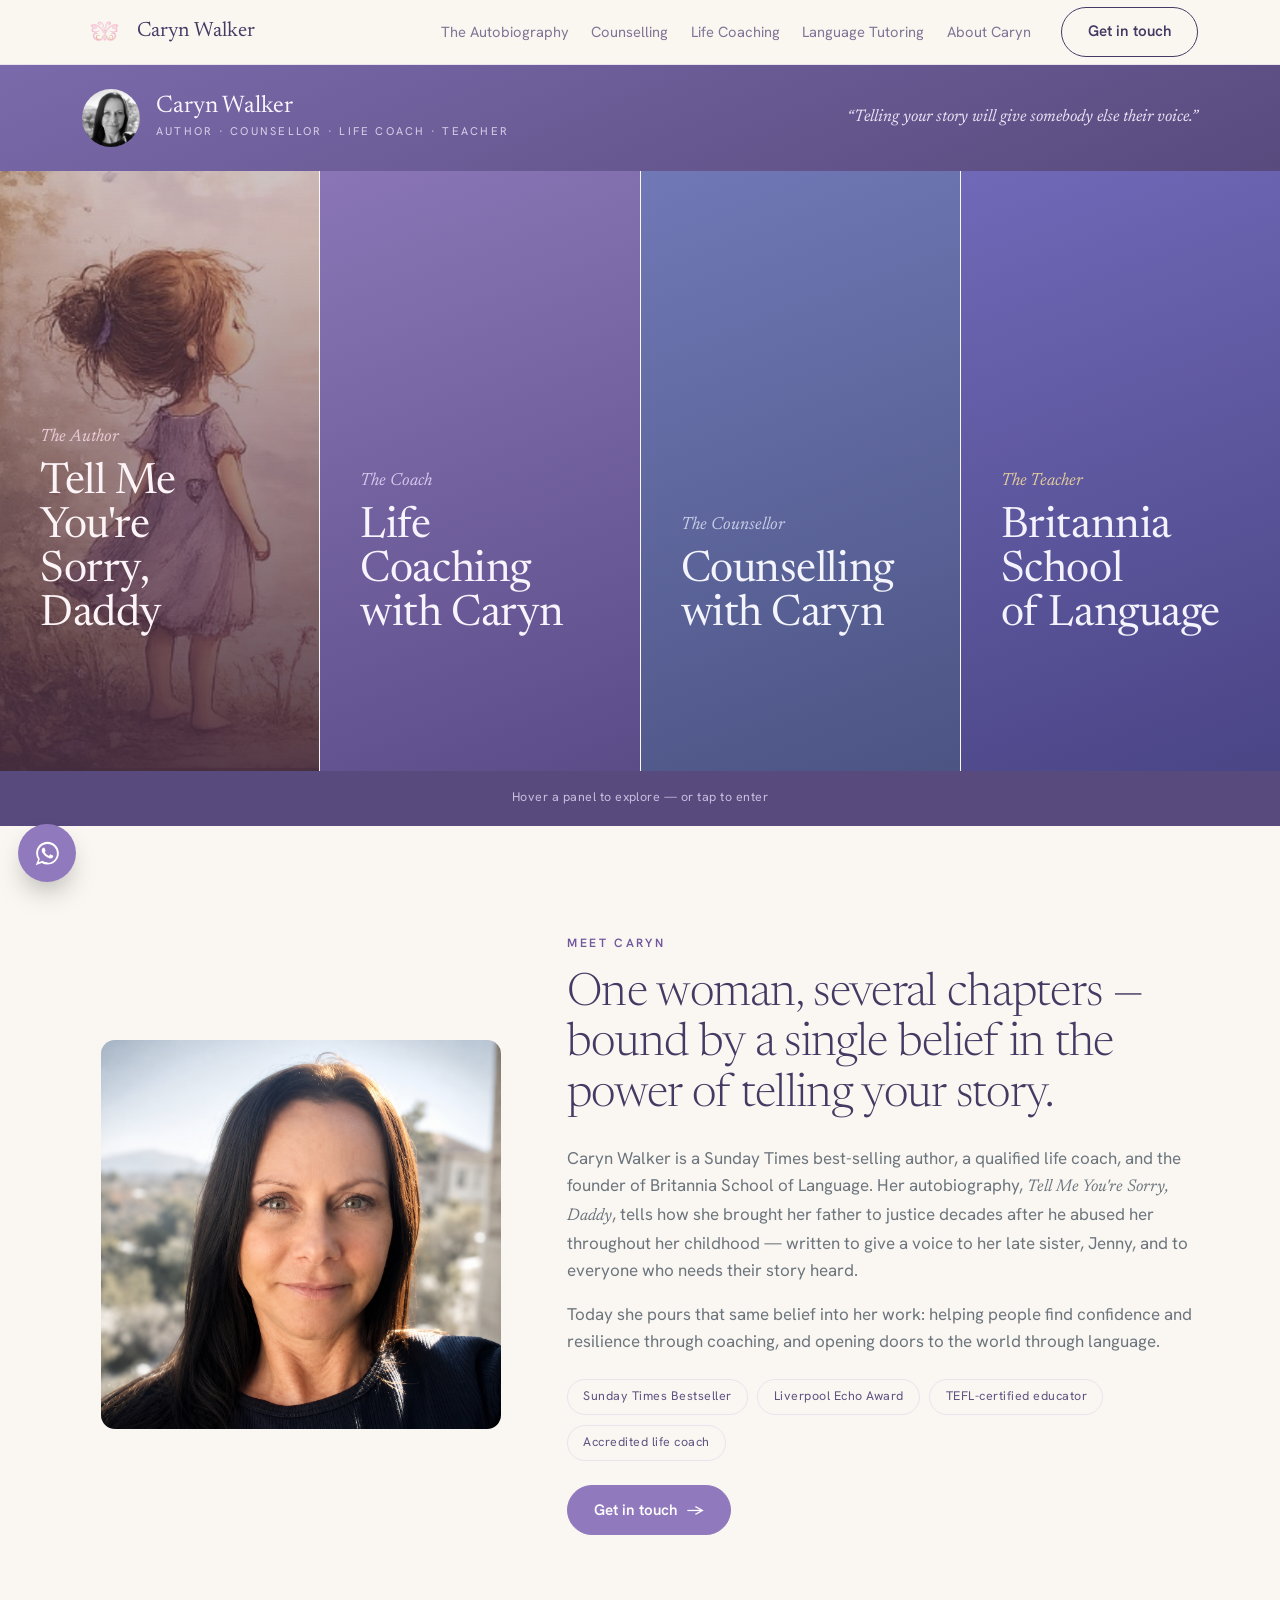
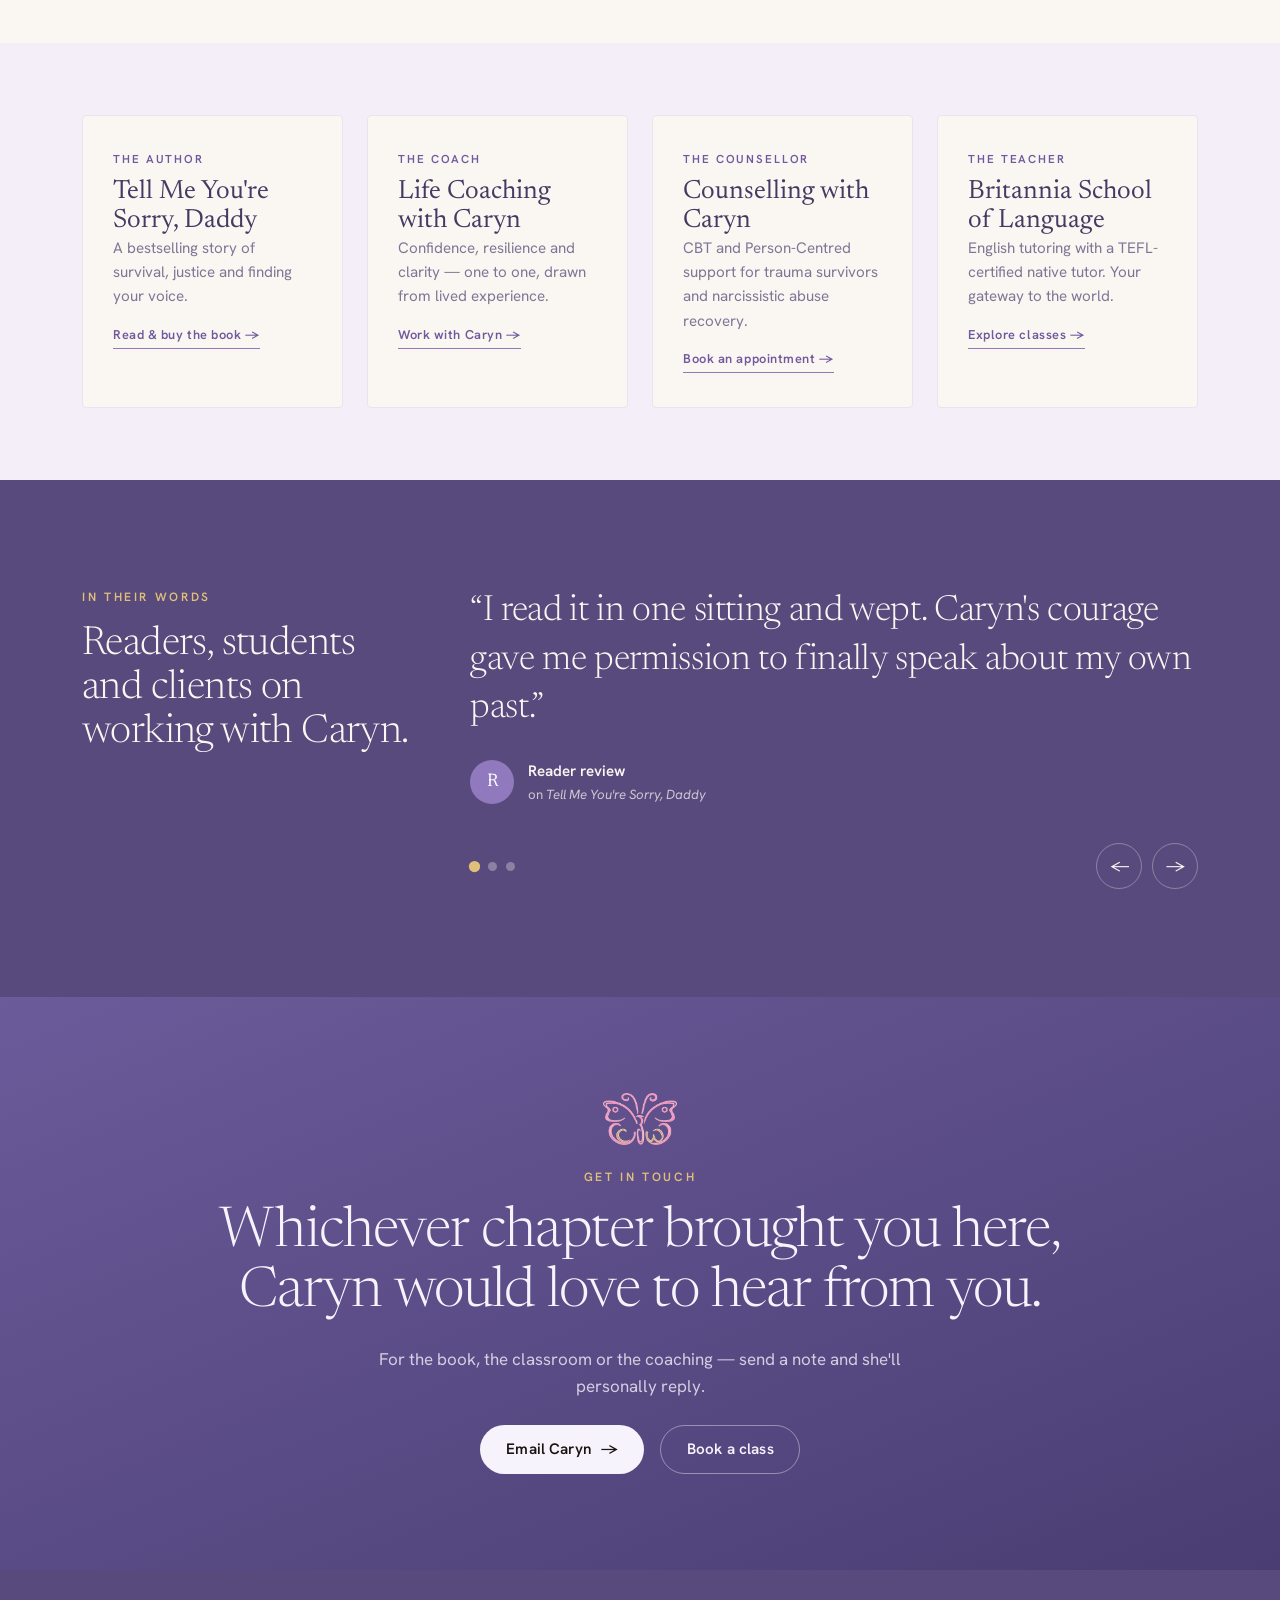
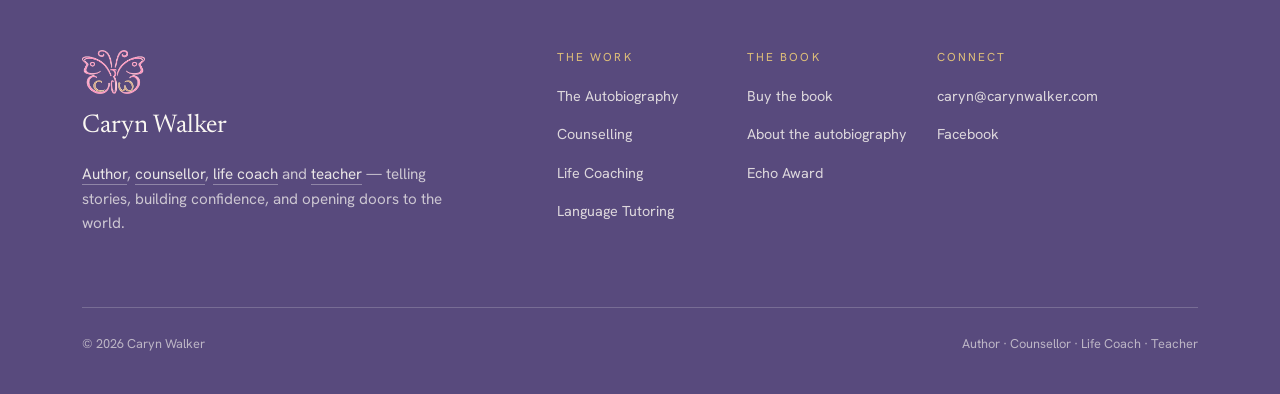
==== index.html @ 1a4ac8ff "finished site" ====
<!DOCTYPE html>
<html lang="en">
<head>
<meta charset="utf-8">
<meta name="viewport" content="width=device-width, initial-scale=1.0">
<title>Caryn Walker — Author · Counsellor · Life Coach · Teacher</title>
<meta name="description" content="Caryn Walker — Sunday Times best-selling author of 'Tell Me You're Sorry, Daddy', qualified life coach, and founder of Britannia School of Language.">
<link rel="preconnect" href="https://fonts.googleapis.com">
<link rel="preconnect" href="https://fonts.gstatic.com" crossorigin>
<link href="https://fonts.googleapis.com/css2?family=Newsreader:ital,opsz,wght@0,6..72,300;0,6..72,400;0,6..72,500;1,6..72,300;1,6..72,400&family=Hanken+Grotesk:wght@300;400;500;600;700&display=swap" rel="stylesheet">
<link href="https://cdn.jsdelivr.net/npm/bootstrap@5.3.3/dist/css/bootstrap.min.css" rel="stylesheet">
<link href="css/style.css" rel="stylesheet">
<style>
  /* ---- triptych (landing only) ---- */
  .tri-band{ background:linear-gradient(158deg,#7b6aab,#584a7d); color:#f9f6fd; }
  .tri-band .pp{ width:58px; height:58px; border-radius:50%; object-fit:cover; object-position:center top; filter:grayscale(1); }
  .tri-band .nm{ font-family:var(--serif); font-size:1.5rem; line-height:1; }
  .tri-band .sb{ font-size:.7rem; letter-spacing:.2em; text-transform:uppercase; color:#d8cfe9; margin-top:.3rem; }
  .tri-band .tag{ font-family:var(--serif); font-style:italic; font-size:1.05rem; color:#eae3f5; }

  .tri{ display:flex; min-height:600px; }
  .tri-panel{ position:relative; flex:1; overflow:hidden; cursor:pointer; display:flex; flex-direction:column;
    justify-content:flex-end; padding:3rem 2.5rem; border-left:1px solid rgba(255,255,255,.1);
    color:#fff; transition:flex .55s cubic-bezier(.4,0,.1,1); }
  .tri-panel:first-child{ border-left:0; }
  .tri:hover .tri-panel{ flex:.72; }
  .tri .tri-panel:hover{ flex:1.9; }
  .tri-panel .bg{ position:absolute; inset:0; z-index:0; transition:transform .8s ease; }
  .tri-panel:hover .bg{ transform:scale(1.04); }
  .tri-panel > *{ position:relative; z-index:1; }
  .tri-panel .pn{ font-family:var(--serif); font-style:italic; font-size:1.1rem; opacity:.9; }
  .tri-panel h3{ font-family:var(--serif); font-weight:400; font-size:2.7rem; line-height:1.02; margin-top:.6rem; letter-spacing:-.01em; }
  .tri-panel p{ font-size:.95rem; line-height:1.55; max-width:30em; margin-top:1.1rem; opacity:0; max-height:0; transition:opacity .45s,max-height .45s; }
  .tri .tri-panel:hover p{ opacity:.92; max-height:140px; }
  .tri-panel .go{ margin-top:1.5rem; font-size:.78rem; letter-spacing:.16em; text-transform:uppercase;
    display:inline-flex; gap:.6rem; align-items:center; opacity:0; transition:opacity .4s .1s; font-weight:600; }
  .tri .tri-panel:hover .go{ opacity:1; }
  .p-author .bg{ background:linear-gradient(160deg,#a4738d,#6f4d67); } .p-author{ color:#fdf4f8; } .p-author .pn{ color:#f5d3df; }
  .p-author .bg{ background-image:linear-gradient(to top, rgba(70,45,64,.92) 0%, rgba(90,60,82,.62) 45%, rgba(120,90,110,.3) 100%), url("images/author-panel-bg.jpeg"); background-size:cover; background-position:center 22%; }
  .p-school .bg{ background:linear-gradient(160deg,#7069b8,#4a4585); } .p-school{ color:#f4f2fd; } .p-school .pn{ color:#f0d89b; }
  .p-coach  .bg{ background:linear-gradient(160deg,#8a76b6,#5b4c88); } .p-coach{ color:#f8f4fd; } .p-coach .pn{ color:#e2d2f3; }
  .p-counsel .bg{ background:linear-gradient(160deg,#7079b6,#4c5484); } .p-counsel{ color:#f3f4fc; } .p-counsel .pn{ color:#d3d9f0; }
  .tri-hint{ text-align:center; font-size:.78rem; letter-spacing:.04em; color:#c9bfe0; padding:1.1rem 0; background:#584a7d; }

  /* mobile: stacked, always-open blocks */
  @media (max-width:991.98px){
    .tri{ flex-direction:column; min-height:0; }
    .tri-panel{ flex:none !important; border-left:0; border-top:1px solid rgba(255,255,255,.1); padding:2.2rem 1.6rem; }
    .tri-panel:first-child{ border-top:0; }
    .tri-panel h3{ font-size:2rem; }
    .tri-panel p{ opacity:.9 !important; max-height:none !important; margin-top:.8rem; }
    .tri-panel .go{ opacity:1 !important; margin-top:1.1rem; }
    .tri-hint{ display:none; }
    .tri-band .tag{ display:none; }
  }
  .cred{ display:flex; flex-wrap:wrap; gap:.6rem; }
  .cred span{ font-size:.78rem; letter-spacing:.04em; border:1px solid var(--line); border-radius:100px; padding:.45rem .95rem; color:var(--ink-2); }
</style>
</head>
<body data-world="hub">

<!-- ============ NAV ============ -->
<nav class="navbar navbar-expand-lg sticky-top">
  <div class="container">
    <a class="navbar-brand" href="/">
      <img class="brand-mark" src="images/logo-dark.png" alt="">
      <span class="name">Caryn Walker</span>
    </a>
    <button class="navbar-toggler" type="button" data-bs-toggle="collapse" data-bs-target="#nav">
      <span class="navbar-toggler-icon"></span>
    </button>
    <div class="collapse navbar-collapse justify-content-end" id="nav">
      <ul class="navbar-nav">
        <li class="nav-item"><a class="nav-link" href="author.html">The Autobiography</a></li>
        <li class="nav-item"><a class="nav-link" href="counselling.html">Counselling</a></li>
        <li class="nav-item"><a class="nav-link" href="coaching.html">Life Coaching</a></li>
        <li class="nav-item"><a class="nav-link" href="tutoring.html">Language Tutoring</a></li>
        <li class="nav-item"><a class="nav-link" href="#about">About Caryn</a></li>
        <li class="nav-item nav-cta-wrap ms-lg-3"><a class="btn btn-outline-dark btn-sm" href="#contact">Get in touch</a></li>
      </ul>
    </div>
  </div>
</nav>

<!-- ============ TRIPTYCH HERO ============ -->
<header>
  <div class="tri-band">
    <div class="container py-4">
      <div class="d-flex flex-wrap align-items-center justify-content-between gap-3">
        <div class="d-flex align-items-center gap-3">
          <img class="pp" src="images/caryn-portrait.png" alt="Caryn Walker">
          <div>
            <div class="nm serif">Caryn Walker</div>
            <div class="sb">Author · Counsellor · Life Coach · Teacher</div>
          </div>
        </div>
        <div class="tag">“Telling your story will give somebody else their voice.”</div>
      </div>
    </div>
  </div>

  <div class="tri">
    <a class="tri-panel p-author" href="author.html">
      <div class="bg"></div>
      <div class="pn">The Author</div>
      <h3>Tell Me You're<br>Sorry, Daddy</h3>
      <p>The Sunday Times bestseller — surviving childhood abuse, and the fight to bring a father to justice decades on.</p>
      <span class="go">Read her story <span class="arr">→</span></span>
    </a>
    <a class="tri-panel p-coach" href="coaching.html">
      <div class="bg"></div>
      <div class="pn">The Coach</div>
      <h3>Life Coaching<br>with Caryn</h3>
      <p>Confidence, resilience and finding your voice — coaching drawn from a life of hard-won wisdom.</p>
      <span class="go">Work with Caryn <span class="arr">→</span></span>
    </a>
    <a class="tri-panel p-counsel" href="counselling.html">
      <div class="bg"></div>
      <div class="pn">The Counsellor</div>
      <h3>Counselling<br>with Caryn</h3>
      <p>CBT and Person-Centred counselling for trauma survivors and anyone leaving or understanding a narcissistic relationship.</p>
      <span class="go">Book a session <span class="arr">→</span></span>
    </a>
    <a class="tri-panel p-school" href="tutoring.html">
      <div class="bg"></div>
      <div class="pn">The Teacher</div>
      <h3>Britannia School<br>of Language</h3>
      <p>English tutoring with a TEFL-certified native tutor — one to one and in groups. Your gateway to the world.</p>
      <span class="go">Learn English <span class="arr">→</span></span>
    </a>
  </div>
  <div class="tri-hint d-none d-lg-block">Hover a panel to explore — or tap to enter</div>
</header>

<!-- ============ MEET CARYN ============ -->
<section class="section" id="about">
  <div class="container">
    <div class="row g-5 align-items-center">
      <div class="col-lg-5 reveal">
        <div class="framed mx-auto" style="max-width:400px;border-radius:14px;overflow:hidden;">
          <img src="images/caryn-portrait.png" alt="Caryn Walker">
        </div>
      </div>
      <div class="col-lg-7 reveal">
        <div class="eyebrow text-accent">Meet Caryn</div>
        <h2 class="serif mt-3 mb-4" style="font-size:clamp(30px,4vw,46px);font-weight:300;line-height:1.1;letter-spacing:-.015em;">
          One woman, several chapters — bound by a single belief in the power of telling your story.
        </h2>
        <p class="text-secondary mb-3" style="max-width:40em;">
          Caryn Walker is a Sunday Times best-selling author, a qualified life coach, and the founder of
          Britannia School of Language. Her autobiography, <em class="serif">Tell Me You're Sorry, Daddy</em>,
          tells how she brought her father to justice decades after he abused her throughout her childhood —
          written to give a voice to her late sister, Jenny, and to everyone who needs their story heard.
        </p>
        <p class="text-secondary mb-4" style="max-width:40em;">
          Today she pours that same belief into her work: helping people find confidence and resilience
          through coaching, and opening doors to the world through language.
        </p>
        <div class="cred mb-4">
          <span>Sunday Times Bestseller</span>
          <span>Liverpool Echo Award</span>
          <span>TEFL-certified educator</span>
          <span>Accredited life coach</span>
        </div>
        <a class="btn btn-primary" href="#contact">Get in touch <span class="arr">→</span></a>
      </div>
    </div>
  </div>
</section>

<!-- ============ THREE WAYS IN (quick links) ============ -->
<section class="section-sm" style="background:var(--paper-2);">
  <div class="container">
    <div class="row g-4">
      <div class="col-md-6 col-lg-3 reveal">
        <a href="author.html" class="d-block h-100 text-decoration-none">
          <div class="card h-100"><div class="card-body d-flex flex-column">
            <div class="tag">The Author</div>
            <h3 class="serif">Tell Me You're Sorry, Daddy</h3>
            <p>A bestselling story of survival, justice and finding your voice.</p>
            <span class="go">Read &amp; buy the book →</span>
          </div></div>
        </a>
      </div>
      <div class="col-md-6 col-lg-3 reveal">
        <a href="coaching.html" class="d-block h-100 text-decoration-none">
          <div class="card h-100"><div class="card-body d-flex flex-column">
            <div class="tag">The Coach</div>
            <h3 class="serif">Life Coaching with Caryn</h3>
            <p>Confidence, resilience and clarity — one to one, drawn from lived experience.</p>
            <span class="go">Work with Caryn →</span>
          </div></div>
        </a>
      </div>
      <div class="col-md-6 col-lg-3 reveal">
        <a href="counselling.html" class="d-block h-100 text-decoration-none">
          <div class="card h-100"><div class="card-body d-flex flex-column">
            <div class="tag">The Counsellor</div>
            <h3 class="serif">Counselling with Caryn</h3>
            <p>CBT and Person-Centred support for trauma survivors and narcissistic abuse recovery.</p>
            <span class="go">Book an appointment →</span>
          </div></div>
        </a>
      </div>
      <div class="col-md-6 col-lg-3 reveal">
        <a href="tutoring.html" class="d-block h-100 text-decoration-none">
          <div class="card h-100"><div class="card-body d-flex flex-column">
            <div class="tag">The Teacher</div>
            <h3 class="serif">Britannia School of Language</h3>
            <p>English tutoring with a TEFL-certified native tutor. Your gateway to the world.</p>
            <span class="go">Explore classes →</span>
          </div></div>
        </a>
      </div>
    </div>
  </div>
</section>

<!-- ============ TESTIMONIALS ============ -->
<section class="section tst">
  <div class="container">
    <div class="row g-5">
      <div class="col-lg-4 reveal">
        <div class="eyebrow">In their words</div>
        <h2 class="serif mt-3" style="font-size:clamp(28px,3.4vw,40px);font-weight:300;line-height:1.1;letter-spacing:-.015em;">
          Readers, students and clients on working with Caryn.
        </h2>
      </div>
      <div class="col-lg-8 reveal">
        <div id="tstCarousel" class="carousel slide" data-bs-ride="false">
          <div class="carousel-inner">
            <div class="carousel-item active">
              <blockquote class="serif">“I read it in one sitting and wept. Caryn's courage gave me permission to finally speak about my own past.”</blockquote>
              <div class="by"><span class="av serif">R</span><div><div class="nm">Reader review</div><div class="ro">on <em>Tell Me You're Sorry, Daddy</em></div></div></div>
            </div>
            <div class="carousel-item">
              <blockquote class="serif">“My English went from hesitant to genuinely confident in three months. Caryn makes you believe you can do it.”</blockquote>
              <div class="by"><span class="av serif">M</span><div><div class="nm">Marta K.</div><div class="ro">Britannia School student</div></div></div>
            </div>
            <div class="carousel-item">
              <blockquote class="serif">“Caryn helped me find a voice I didn't know I'd lost. I walk into rooms differently now.”</blockquote>
              <div class="by"><span class="av serif">J</span><div><div class="nm">James T.</div><div class="ro">Coaching client</div></div></div>
            </div>
          </div>
          <div class="tst-ctl">
            <div class="carousel-indicators tst-dots" role="tablist">
              <button type="button" data-bs-target="#tstCarousel" data-bs-slide-to="0" class="active" aria-label="1"></button>
              <button type="button" data-bs-target="#tstCarousel" data-bs-slide-to="1" aria-label="2"></button>
              <button type="button" data-bs-target="#tstCarousel" data-bs-slide-to="2" aria-label="3"></button>
            </div>
            <div class="tst-arrows">
              <button type="button" data-bs-target="#tstCarousel" data-bs-slide="prev" aria-label="Previous">←</button>
              <button type="button" data-bs-target="#tstCarousel" data-bs-slide="next" aria-label="Next">→</button>
            </div>
          </div>
        </div>
      </div>
    </div>
  </div>
</section>

<!-- ============ CONTACT CTA ============ -->
<section class="cta-band" id="contact">
  <div class="container">
    <div class="reveal">
      <img class="cta-mark d-block" src="images/logo.png" alt="">
      <div class="eyebrow" style="color:var(--hero-eye);">Get in touch</div>
      <h2 class="mt-3">Whichever chapter brought you here, Caryn would love to hear from you.</h2>
      <p>For the book, the classroom or the coaching — send a note and she'll personally reply.</p>
      <div class="d-flex gap-3 justify-content-center flex-wrap mt-4">
        <a class="btn btn-paper" href="mailto:caryn@carynwalker.com">Email Caryn <span class="arr">→</span></a>
        <a class="btn btn-on-dark" href="tutoring.html">Book a class</a>
      </div>
    </div>
  </div>
</section>

<!-- ============ FOOTER ============ -->
<footer class="site-foot">
  <div class="container">
    <div class="row g-4">
      <div class="col-lg-5 col-6">
        <img class="foot-mark" src="images/logo.png" alt="">
        <div class="name serif">Caryn Walker</div>
        <p class="blurb"><a href="author.html">Author</a>, <a href="counselling.html">counsellor</a>, <a href="coaching.html">life coach</a> and <a href="tutoring.html">teacher</a> — telling stories, building confidence, and opening doors to the world.</p>
      </div>
      <div class="col-lg-2 col-6">
        <h4>The Work</h4>
        <ul>
          <li><a href="author.html">The Autobiography</a></li>
          <li><a href="counselling.html">Counselling</a></li>
          <li><a href="coaching.html">Life Coaching</a></li>
          <li><a href="tutoring.html">Language Tutoring</a></li>
        </ul>
      </div>
      <div class="col-lg-2 col-6">
        <h4>The Book</h4>
        <ul>
          <li><a href="author.html#buy">Buy the book</a></li>
          <li><a href="author.html#about-book">About the autobiography</a></li>
          <li><a href="author.html#award">Echo Award</a></li>
        </ul>
      </div>
      <div class="col-lg-3 col-6">
        <h4>Connect</h4>
        <ul>
          <li><a href="mailto:caryn@carynwalker.com">caryn@carynwalker.com</a></li>
          <li><a href="https://www.facebook.com/CarynWalkerAuthor/" target="_blank" rel="noopener">Facebook</a></li>
        </ul>
      </div>
    </div>
    <div class="base">
      <span>© <span data-year>2026</span> Caryn Walker</span>
      <span><a href="author.html">Author</a> · <a href="counselling.html">Counsellor</a> · <a href="coaching.html">Life Coach</a> · <a href="tutoring.html">Teacher</a></span>
    </div>
  </div>
</footer>

<script src="https://cdn.jsdelivr.net/npm/bootstrap@5.3.3/dist/js/bootstrap.bundle.min.js"></script>
<a class="wa-btn" href="https://wa.me/447387612409" target="_blank" rel="noopener" aria-label="Message Caryn on WhatsApp"><span class="wa-tip">Message Caryn</span><svg viewBox="0 0 32 32" fill="currentColor" aria-hidden="true"><path d="M16.004 3C9.096 3 3.5 8.596 3.5 15.504c0 2.61.79 5.036 2.144 7.05L3 29l6.62-2.586a12.44 12.44 0 0 0 6.384 1.744h.005c6.907 0 12.503-5.596 12.503-12.504C28.512 8.746 22.916 3.15 16.004 3zm0 22.77h-.004a10.36 10.36 0 0 1-5.29-1.45l-.38-.226-3.93 1.535 1.05-3.828-.248-.393a10.24 10.24 0 0 1-1.58-5.463c0-5.71 4.65-10.36 10.386-10.36 2.773 0 5.38 1.082 7.34 3.046a10.31 10.31 0 0 1 3.043 7.325c0 5.71-4.65 10.36-10.386 10.36zm5.687-7.766c-.312-.156-1.846-.91-2.132-1.014-.286-.104-.494-.156-.702.156-.208.312-.806 1.014-.988 1.222-.182.208-.364.234-.676.078-.312-.156-1.317-.485-2.508-1.548-.927-.827-1.553-1.848-1.735-2.16-.182-.312-.02-.48.137-.636.14-.14.312-.364.468-.546.156-.182.208-.312.312-.52.104-.208.052-.39-.026-.546-.078-.156-.702-1.692-.962-2.318-.253-.61-.51-.527-.702-.537l-.598-.01c-.208 0-.546.078-.832.39-.286.312-1.09 1.065-1.09 2.6 0 1.534 1.116 3.017 1.272 3.225.156.208 2.196 3.354 5.32 4.702.744.321 1.324.513 1.777.657.746.237 1.425.204 1.962.124.599-.09 1.846-.755 2.106-1.485.26-.73.26-1.355.182-1.485-.078-.13-.286-.208-.598-.364z"/></svg></a>
<script src="js/site.js"></script>
</body>
</html>
---- css/style.css ----
/* ============================================================
   Caryn Walker — Bootstrap 5 theme layer
   Load AFTER bootstrap.min.css. Overrides Bootstrap tokens +
   restyles its components (navbar, btn, card, modal, carousel,
   forms) into an editorial system, then adds a few custom
   components (hero, triptych, pull-quote, placeholders, footer).

   Type: Newsreader (serif display) + Hanken Grotesk (sans).
   Three "worlds" via [data-world] on <body>: hub·author·britannia·coaching
   ============================================================ */

/* ---------- brand tokens ---------- */
:root{
  --serif:'Newsreader', Georgia, 'Times New Roman', serif;
  --sans:'Hanken Grotesk', system-ui, -apple-system, sans-serif;

  --paper:#faf7f2; --paper-2:#f3eef7;
  --ink:#453a63; --ink-2:#5e5280; --soft:#807596; --line:#e9e3ee;

  --accent:#9179bd; --accent-ink:#71589e;
  --hero-a:#6b5b9a; --hero-b:#4a3d73; --hero-fg:#f7f3fc; --hero-eye:#e0c079;

  /* map onto Bootstrap */
  --bs-body-bg:var(--paper);
  --bs-body-color:var(--ink);
  --bs-body-font-family:var(--sans);
  --bs-body-font-size:1.0625rem;
  --bs-body-line-height:1.6;
  --bs-emphasis-color:var(--ink);
  --bs-border-color:var(--line);
  --bs-primary:var(--accent);
  --bs-link-color:var(--accent-ink);
  --bs-link-hover-color:var(--ink);
  --bs-border-radius:.5rem;
}
[data-world="author"]{ --accent:#c07f99; --accent-ink:#a2607c;
  --hero-a:#8a5f7c; --hero-b:#5f4058; --hero-fg:#fdf4f8; --hero-eye:#f0c3d3; }
[data-world="britannia"]{ --accent:#6a64b5; --accent-ink:#514b96; --gold:#d9b65a;
  --hero-a:#615ba3; --hero-b:#403a75; --hero-fg:#f4f2fd; --hero-eye:#ecd190; }
[data-world="coaching"]{ --accent:#9179bd; --accent-ink:#71589e;
  --hero-a:#71609f; --hero-b:#4d4176; --hero-fg:#f8f4fd; --hero-eye:#d9c4ef; }
[data-world="counselling"]{ --accent:#7a83c4; --accent-ink:#5f68a6;
  --hero-a:#5f679f; --hero-b:#414872; --hero-fg:#f3f4fc; --hero-eye:#c3caea; }

/* ---------- base ---------- */
body{ -webkit-font-smoothing:antialiased; text-rendering:optimizeLegibility; }
img{ max-width:100%; }
a{ text-decoration:none; }
h1,h2,h3,h4,h5{ font-weight:400; }
.serif{ font-family:var(--serif); }
::selection{ background:var(--accent); color:#fff; }
.text-accent{ color:var(--accent-ink) !important; }

.eyebrow{ font-family:var(--sans); text-transform:uppercase; letter-spacing:.22em;
  font-size:.75rem; font-weight:600; }
.section{ padding:6.75rem 0; }
.section-sm{ padding:4.5rem 0; }
.lead-serif{ font-family:var(--serif); font-weight:300; font-size:clamp(18px,2vw,22px); line-height:1.55; }

/* utility container widths kept Bootstrap; just a narrow helper */
.container-narrow{ max-width:860px; }

/* ---------- navbar ---------- */
.navbar{ --bs-navbar-padding-y:0; background:color-mix(in srgb,var(--paper) 86%, transparent);
  backdrop-filter:blur(14px) saturate(1.1); border-bottom:1px solid var(--line); }
.navbar .navbar-brand{ display:flex; align-items:baseline; gap:.75rem; padding:0; }
.navbar-brand .name{ font-family:var(--serif); font-size:1.3rem; color:var(--ink); letter-spacing:.01em; }
.navbar-brand .sep{ width:1px; height:16px; background:var(--line); align-self:center; }
.navbar-brand .world{ font-size:.7rem; letter-spacing:.2em; text-transform:uppercase; color:var(--accent-ink); font-weight:600; }
.navbar-nav{ --bs-nav-link-padding-y:1.25rem; align-items:center; gap:.4rem; }
.navbar .nav-link{ font-size:.92rem; color:var(--soft); transition:color .2s; }
.navbar .nav-link:hover, .navbar .nav-link.active{ color:var(--ink); }
.navbar .nav-link.active{ color:var(--accent-ink); }
.navbar-toggler{ border:0; padding:.4rem; }
.navbar-toggler:focus{ box-shadow:none; }
.nav-height{ min-height:68px; }

/* ---------- buttons ---------- */
.btn{ --bs-btn-border-radius:100px; --bs-btn-padding-x:1.6rem; --bs-btn-padding-y:.78rem;
  --bs-btn-font-family:var(--sans); --bs-btn-font-size:.95rem; --bs-btn-font-weight:600;
  display:inline-flex; align-items:center; gap:.6rem; letter-spacing:.01em; transition:.22s; white-space:nowrap; }
.btn .arr{ transition:transform .22s; }
.btn:hover .arr{ transform:translateX(4px); }
.btn-primary{ --bs-btn-bg:var(--accent); --bs-btn-border-color:var(--accent);
  --bs-btn-hover-bg:var(--accent-ink); --bs-btn-hover-border-color:var(--accent-ink);
  --bs-btn-active-bg:var(--accent-ink); --bs-btn-active-border-color:var(--accent-ink);
  --bs-btn-disabled-bg:var(--accent); --bs-btn-disabled-border-color:var(--accent); color:#fff; }
.btn-dark{ --bs-btn-bg:var(--ink); --bs-btn-border-color:var(--ink);
  --bs-btn-hover-bg:#000; --bs-btn-hover-border-color:#000; }
.btn-outline-dark{ --bs-btn-color:var(--ink); --bs-btn-border-color:var(--ink);
  --bs-btn-hover-bg:var(--ink); --bs-btn-hover-border-color:var(--ink); --bs-btn-hover-color:var(--paper); }
.btn-paper{ --bs-btn-bg:var(--hero-fg); --bs-btn-color:#1a1510; --bs-btn-hover-bg:#fff; --bs-btn-hover-color:#1a1510; }
.btn-on-dark{ --bs-btn-color:var(--hero-fg); --bs-btn-border-color:rgba(255,255,255,.4);
  --bs-btn-hover-bg:var(--hero-fg); --bs-btn-hover-color:#161210; --bs-btn-hover-border-color:var(--hero-fg);
  border:1px solid rgba(255,255,255,.4); }

/* ---------- hero (dark, per-world) ---------- */
.hero{ position:relative; background:linear-gradient(158deg,var(--hero-a),var(--hero-b));
  color:var(--hero-fg); overflow:hidden; }
.hero .eyebrow{ color:var(--hero-eye); }
.hero h1{ font-family:var(--serif); font-weight:300; font-size:clamp(44px,6vw,82px);
  line-height:1; letter-spacing:-.02em; margin:1.3rem 0 0; }
.hero h1 em{ font-style:italic; }
.hero .lede{ font-family:var(--serif); font-weight:300; font-size:clamp(18px,2vw,22px);
  line-height:1.55; color:color-mix(in srgb,var(--hero-fg) 86%, transparent); margin-top:1.6rem; max-width:30em; }
.hero .meta{ display:flex; flex-wrap:wrap; gap:1.4rem; margin-top:2.4rem;
  font-size:.8rem; color:color-mix(in srgb,var(--hero-fg) 70%, transparent); }

/* ---------- image frames + placeholders ---------- */
.framed img{ width:100%; border-radius:2px; }
.framed.book img{ box-shadow:0 30px 70px -20px rgba(0,0,0,.6); }
.framed.bw img{ filter:grayscale(1) contrast(1.03); }
.ph{ position:relative; border-radius:2px; overflow:hidden; display:flex; align-items:center; justify-content:center;
  background:repeating-linear-gradient(135deg,var(--paper-2),var(--paper-2) 11px,var(--paper) 11px,var(--paper) 22px);
  border:1px solid var(--line); }
.ph.on-dark{ border-color:rgba(255,255,255,.14);
  background:repeating-linear-gradient(135deg,rgba(255,255,255,.05),rgba(255,255,255,.05) 11px,rgba(255,255,255,.02) 11px,rgba(255,255,255,.02) 22px); }
.ph .lab{ font-family:ui-monospace,'SF Mono',Menlo,monospace; font-size:.72rem; letter-spacing:.06em;
  color:var(--soft); background:var(--paper); padding:.32rem .7rem; border-radius:100px; border:1px solid var(--line); }
.ph.on-dark .lab{ color:color-mix(in srgb,var(--hero-fg) 70%, transparent); background:rgba(0,0,0,.25); border-color:rgba(255,255,255,.16); }

/* ---------- section header ---------- */
.shead .eyebrow{ color:var(--accent-ink); }
.shead h2{ font-family:var(--serif); font-weight:300; font-size:clamp(32px,4vw,52px);
  line-height:1.05; letter-spacing:-.015em; margin-top:.85rem; }
.shead p{ color:var(--soft); }

/* ---------- feature list ---------- */
.feat{ background:var(--paper); padding:2.1rem 2rem; height:100%; }
.feat .n{ font-family:var(--serif); font-style:italic; font-size:1.2rem; color:var(--accent); }
.feat h3{ font-family:var(--serif); font-size:1.5rem; margin:.7rem 0 .4rem; line-height:1.15; }
.feat p{ color:var(--soft); font-size:.97rem; margin:0; }
.feat-grid{ display:grid; grid-template-columns:repeat(2,1fr); gap:1px; background:var(--line);
  border:1px solid var(--line); border-radius:4px; overflow:hidden; }
.feat-grid.cols-3{ grid-template-columns:repeat(3,1fr); }

/* ---------- cards (Bootstrap .card restyle) ---------- */
.card{ --bs-card-bg:var(--paper); --bs-card-border-color:var(--line); --bs-card-border-radius:4px;
  --bs-card-spacer-x:1.9rem; --bs-card-spacer-y:2.1rem; transition:.25s; }
.card:hover{ border-color:var(--accent); transform:translateY(-3px); box-shadow:0 20px 44px -28px rgba(0,0,0,.35); }
.card .tag{ font-size:.72rem; letter-spacing:.16em; text-transform:uppercase; color:var(--accent-ink); font-weight:600; }
.card h3{ font-family:var(--serif); font-size:1.65rem; margin:.6rem 0 0; line-height:1.1; }
.card p{ color:var(--soft); font-size:.95rem; }
.card .price{ font-family:var(--serif); font-size:1.4rem; }
.card .price small{ font-family:var(--sans); font-size:.8rem; color:var(--soft); }
.card .go{ font-size:.8rem; font-weight:600; letter-spacing:.04em; color:var(--accent-ink);
  border-bottom:1px solid var(--accent); padding-bottom:3px; align-self:flex-start; }

/* ---------- pull quote ---------- */
.pull{ text-align:center; padding:6rem 0; }
.pull blockquote{ font-family:var(--serif); font-weight:300; font-style:italic;
  font-size:clamp(28px,3.6vw,44px); line-height:1.3; max-width:17em; margin:0 auto; letter-spacing:-.01em; }
.pull cite{ display:block; font-style:normal; font-size:.75rem; letter-spacing:.2em;
  text-transform:uppercase; color:var(--accent-ink); margin-top:1.6rem; }

/* ---------- testimonials (Bootstrap carousel restyle) ---------- */
.tst{ background:#584a7d; color:#faf7f2; }
.tst .eyebrow{ color:var(--hero-eye); }
.tst .carousel-item blockquote{ font-family:var(--serif); font-weight:300;
  font-size:clamp(24px,3vw,36px); line-height:1.35; max-width:22em; letter-spacing:-.01em; }
.tst .by{ margin-top:1.6rem; display:flex; align-items:center; gap:.9rem; }
.tst .by .av{ width:44px; height:44px; border-radius:50%; background:var(--accent); color:#fff;
  display:flex; align-items:center; justify-content:center; font-family:var(--serif); font-size:1.15rem; }
.tst .by .nm{ font-weight:600; font-size:.95rem; }
.tst .by .ro{ font-size:.83rem; color:rgba(250,247,242,.72); }
.tst-ctl{ display:flex; align-items:center; gap:1rem; margin-top:2.4rem; }
.tst-dots{ display:flex; gap:.55rem; }
.tst-ctl .carousel-indicators{ position:static; margin:0; padding:0; z-index:auto; }
.tst-dots [data-bs-target]{ width:9px; height:9px; border-radius:50%; background:rgba(250,247,242,.32);
  border:0; padding:0; transition:.2s; text-indent:0; opacity:1; margin:0; }
.tst-dots [data-bs-target].active{ background:var(--hero-eye); transform:scale(1.25); }
.tst-arrows{ margin-left:auto; display:flex; gap:.6rem; }
.tst-arrows button{ width:46px; height:46px; border-radius:50%; border:1px solid rgba(250,247,242,.32);
  background:none; color:var(--paper); cursor:pointer; font-size:1.1rem; transition:.2s;
  display:flex; align-items:center; justify-content:center; }
.tst-arrows button:hover{ background:rgba(250,247,242,.14); border-color:rgba(250,247,242,.62); }

/* ---------- CTA band ---------- */
.cta-band{ background:linear-gradient(158deg,var(--hero-a),var(--hero-b)); color:var(--hero-fg);
  text-align:center; padding:6rem 0; }
.cta-band h2{ font-family:var(--serif); font-weight:300; font-size:clamp(32px,4.4vw,56px);
  line-height:1.08; letter-spacing:-.015em; max-width:16em; margin:0 auto; }
.cta-band p{ color:color-mix(in srgb,var(--hero-fg) 78%, transparent); max-width:34em; margin:1.4rem auto 0; }

/* ---------- footer ---------- */
.site-foot{ background:#584a7d; color:#faf7f2; padding:5rem 0 2.5rem; }
.site-foot .name{ font-family:var(--serif); font-size:1.6rem; }
.site-foot .blurb{ color:rgba(250,247,242,.72); font-size:.95rem; margin-top:1rem; max-width:24em; }
.site-foot .blurb a{ color:rgba(250,247,242,.9); border-bottom:1px solid rgba(250,247,242,.35); transition:.2s; }
.site-foot .blurb a:hover{ color:var(--paper); border-bottom-color:var(--paper); }
.site-foot h4{ font-size:.72rem; letter-spacing:.18em; text-transform:uppercase; color:var(--hero-eye); margin-bottom:1.1rem; }
.site-foot ul{ list-style:none; margin:0; padding:0; display:flex; flex-direction:column; gap:.7rem; }
.site-foot ul a{ color:rgba(250,247,242,.82); font-size:.9rem; transition:.2s; }
.site-foot ul a:hover{ color:var(--paper); }
.site-foot .base{ display:flex; justify-content:space-between; align-items:center; flex-wrap:wrap; gap:.9rem;
  margin-top:3.5rem; padding-top:1.6rem; border-top:1px solid rgba(250,247,242,.2);
  font-size:.8rem; color:rgba(250,247,242,.62); }

.site-foot .base a{ color:rgba(250,247,242,.62); transition:color .2s; }
.site-foot .base a:hover{ color:var(--paper); }
/* ---------- retailers (buy the book) ---------- */
.retailer{ display:inline-flex; flex-direction:column; gap:2px; border:1px solid var(--line);
  border-radius:8px; padding:.7rem 1.25rem; background:#fff; transition:.2s; min-width:140px; }
.retailer:hover{ border-color:var(--accent); transform:translateY(-2px); }
.retailer .k{ font-size:.66rem; letter-spacing:.12em; text-transform:uppercase; color:var(--soft); }
.retailer .v{ font-family:var(--serif); font-size:1.18rem; }

/* ---------- modal (Bootstrap restyle) ---------- */
.modal-content{ --bs-modal-bg:var(--paper); --bs-modal-border-width:0; --bs-modal-border-radius:6px;
  overflow:hidden; box-shadow:0 40px 100px -20px rgba(0,0,0,.5); }
.modal-top{ background:linear-gradient(158deg,var(--hero-a),var(--hero-b)); color:var(--hero-fg); padding:1.9rem 2.1rem; position:relative; }
.modal-top .eyebrow{ color:var(--hero-eye); }
.modal-top h3{ font-family:var(--serif); font-weight:300; font-size:1.85rem; margin-top:.5rem; }
.modal-top .x{ position:absolute; top:1.1rem; right:1.1rem; width:34px; height:34px; border-radius:50%;
  border:1px solid rgba(255,255,255,.3); background:none; color:var(--hero-fg); cursor:pointer; font-size:1.05rem; line-height:1; }
.modal-top .x:hover{ background:rgba(255,255,255,.12); }
.modal-body{ padding:1.9rem 2.1rem 2.1rem; }
.form-label{ font-size:.8rem; font-weight:600; margin-bottom:.4rem; }
.form-control, .form-select{ --bs-border-color:var(--line); border-radius:6px; font-size:.95rem; padding:.7rem .85rem; background:#fff; }
.form-control:focus, .form-select:focus{ border-color:var(--accent); box-shadow:0 0 0 3px color-mix(in srgb,var(--accent) 18%,transparent); }
.chip{ font-size:.85rem; padding:.55rem .95rem; border:1px solid var(--line); border-radius:100px; cursor:pointer; background:#fff; transition:.18s; }
.chip:hover{ border-color:var(--accent); }
.chip.sel{ background:var(--accent); color:#fff; border-color:var(--accent); }
.form-control.is-invalid, .form-select.is-invalid{ border-color:#b3261e; background-image:none; }
.form-control.is-invalid:focus{ box-shadow:0 0 0 3px rgba(179,38,30,.16); }
.field-error{ color:#b3261e; font-size:.78rem; margin:.35rem 0 0; }
.form-alert{ background:#fbeceb; border:1px solid #f0c4c0; color:#8c1d18; font-size:.85rem;
  border-radius:8px; padding:.7rem .9rem; margin-bottom:1rem; }
.modal-done .ok{ width:58px; height:58px; border-radius:50%; background:var(--accent); color:#fff;
  display:flex; align-items:center; justify-content:center; font-size:1.6rem; margin:0 auto 1.1rem; }
.modal-done h3{ font-family:var(--serif); font-size:1.6rem; }
.modal-done p{ color:var(--soft); }

/* ---------- reveal on scroll ---------- */
.reveal{ opacity:0; transform:translateY(20px); transition:opacity .7s ease, transform .7s cubic-bezier(.2,.7,.3,1); }
.reveal.in{ opacity:1; transform:none; }
body.no-reveal .reveal{ opacity:1 !important; transform:none !important; }

/* ---------- tweakable corner variants ---------- */
body.cr-sharp .card{ --bs-card-border-radius:0; }
body.cr-sharp .form-control, body.cr-sharp .form-select, body.cr-sharp .retailer, body.cr-sharp .framed img, body.cr-sharp .feat{ border-radius:0 !important; }
body.cr-soft  .card{ --bs-card-border-radius:6px; }
body.cr-round .card{ --bs-card-border-radius:18px; }
body.cr-round .form-control, body.cr-round .form-select, body.cr-round .retailer{ border-radius:16px !important; }
body.cr-round .framed img{ border-radius:10px; }

/* ---------- butterfly mark ---------- */
.brand-mark{ height:30px; width:auto; align-self:center; flex:none; }
.navbar-brand{ gap:.6rem !important; }
.navbar-brand .sep{ margin-left:.15rem; }
.foot-mark{ height:44px; width:auto; margin-bottom:.7rem; }
.cta-mark{ height:52px; width:auto; margin:0 auto 1.4rem; opacity:.95; }
@media (max-width:575.98px){ .brand-mark{ height:26px; } .cta-mark{ height:42px; } }

/* ---------- utility bar (cross-links on subpages) ---------- */
.site-head{ position:sticky; top:0; z-index:1030; }
.site-head .navbar{ position:static; }
.util-bar{ background:#584a7d; color:rgba(250,247,242,.8); font-size:.78rem; }
.util-bar .inner{ display:flex; align-items:center; justify-content:flex-end; gap:1.4rem; min-height:38px; flex-wrap:wrap; }
.util-bar a{ color:rgba(250,247,242,.82); letter-spacing:.02em; transition:color .2s; white-space:nowrap; }
.util-bar a:hover{ color:var(--paper); }
.util-bar .home{ margin-right:auto; display:inline-flex; align-items:center; gap:.45rem; font-weight:600; color:var(--paper); }
@media (max-width:575.98px){ .util-bar{ font-size:.72rem; } .util-bar .inner{ gap:.9rem; justify-content:center; } .util-bar .home{ margin-right:0; width:100%; justify-content:center; padding-top:.4rem; } }

/* ---------- WhatsApp widget ---------- */
.wa-btn{ position:fixed; left:18px; bottom:18px; z-index:1040; width:58px; height:58px; border-radius:50%;
  background:var(--accent); color:#fff; display:flex; align-items:center; justify-content:center;
  box-shadow:0 14px 30px -10px rgba(0,0,0,.4); transition:.2s; }
.wa-btn:hover{ background:var(--accent-ink); transform:translateY(-2px); color:#fff; }
.wa-btn svg{ width:29px; height:29px; }
.wa-tip{ position:absolute; left:70px; bottom:14px; white-space:nowrap; background:#584a7d; color:#faf7f2;
  font-size:12.5px; font-weight:600; padding:8px 13px; border-radius:100px; opacity:0; transform:translateX(-6px);
  transition:.2s; pointer-events:none; }
.wa-btn:hover .wa-tip{ opacity:1; transform:translateX(0); }
body.modal-open .wa-btn{ display:none; }
@media (max-width:575.98px){ .wa-btn{ width:52px; height:52px; left:14px; bottom:14px; } .wa-btn svg{ width:26px; height:26px; } .wa-tip{ display:none; } }

/* ---------- responsive ---------- */
@media (max-width:991.98px){
  .navbar-nav{ --bs-nav-link-padding-y:.5rem; align-items:flex-start; padding:1rem 0 1.2rem; }
  .navbar .nav-cta-wrap{ margin-top:.5rem; }
  .feat-grid.cols-3{ grid-template-columns:repeat(2,1fr); }
  .section{ padding:4.5rem 0; }
}
@media (max-width:639.98px){
  .feat-grid, .feat-grid.cols-3{ grid-template-columns:1fr; }
}
@media (max-width:575.98px){
  .pull{ padding:4rem 0; }
}
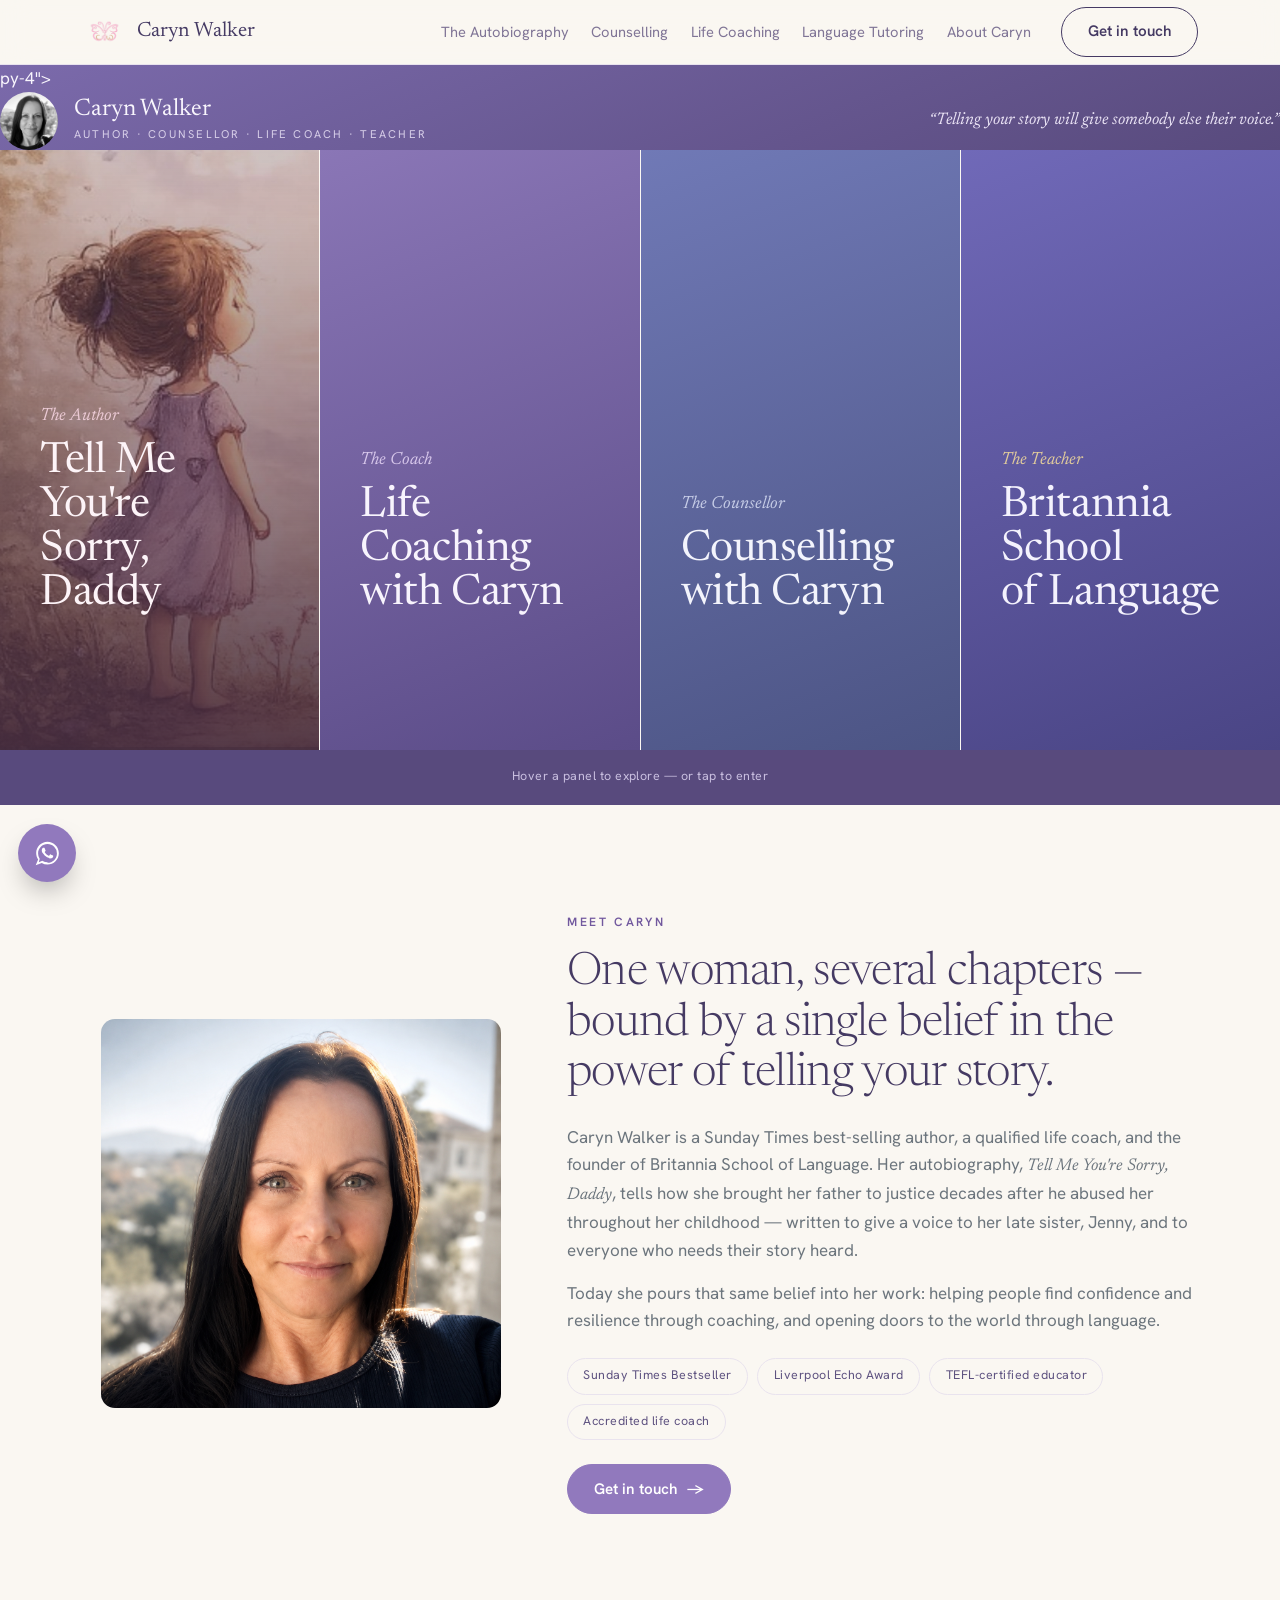
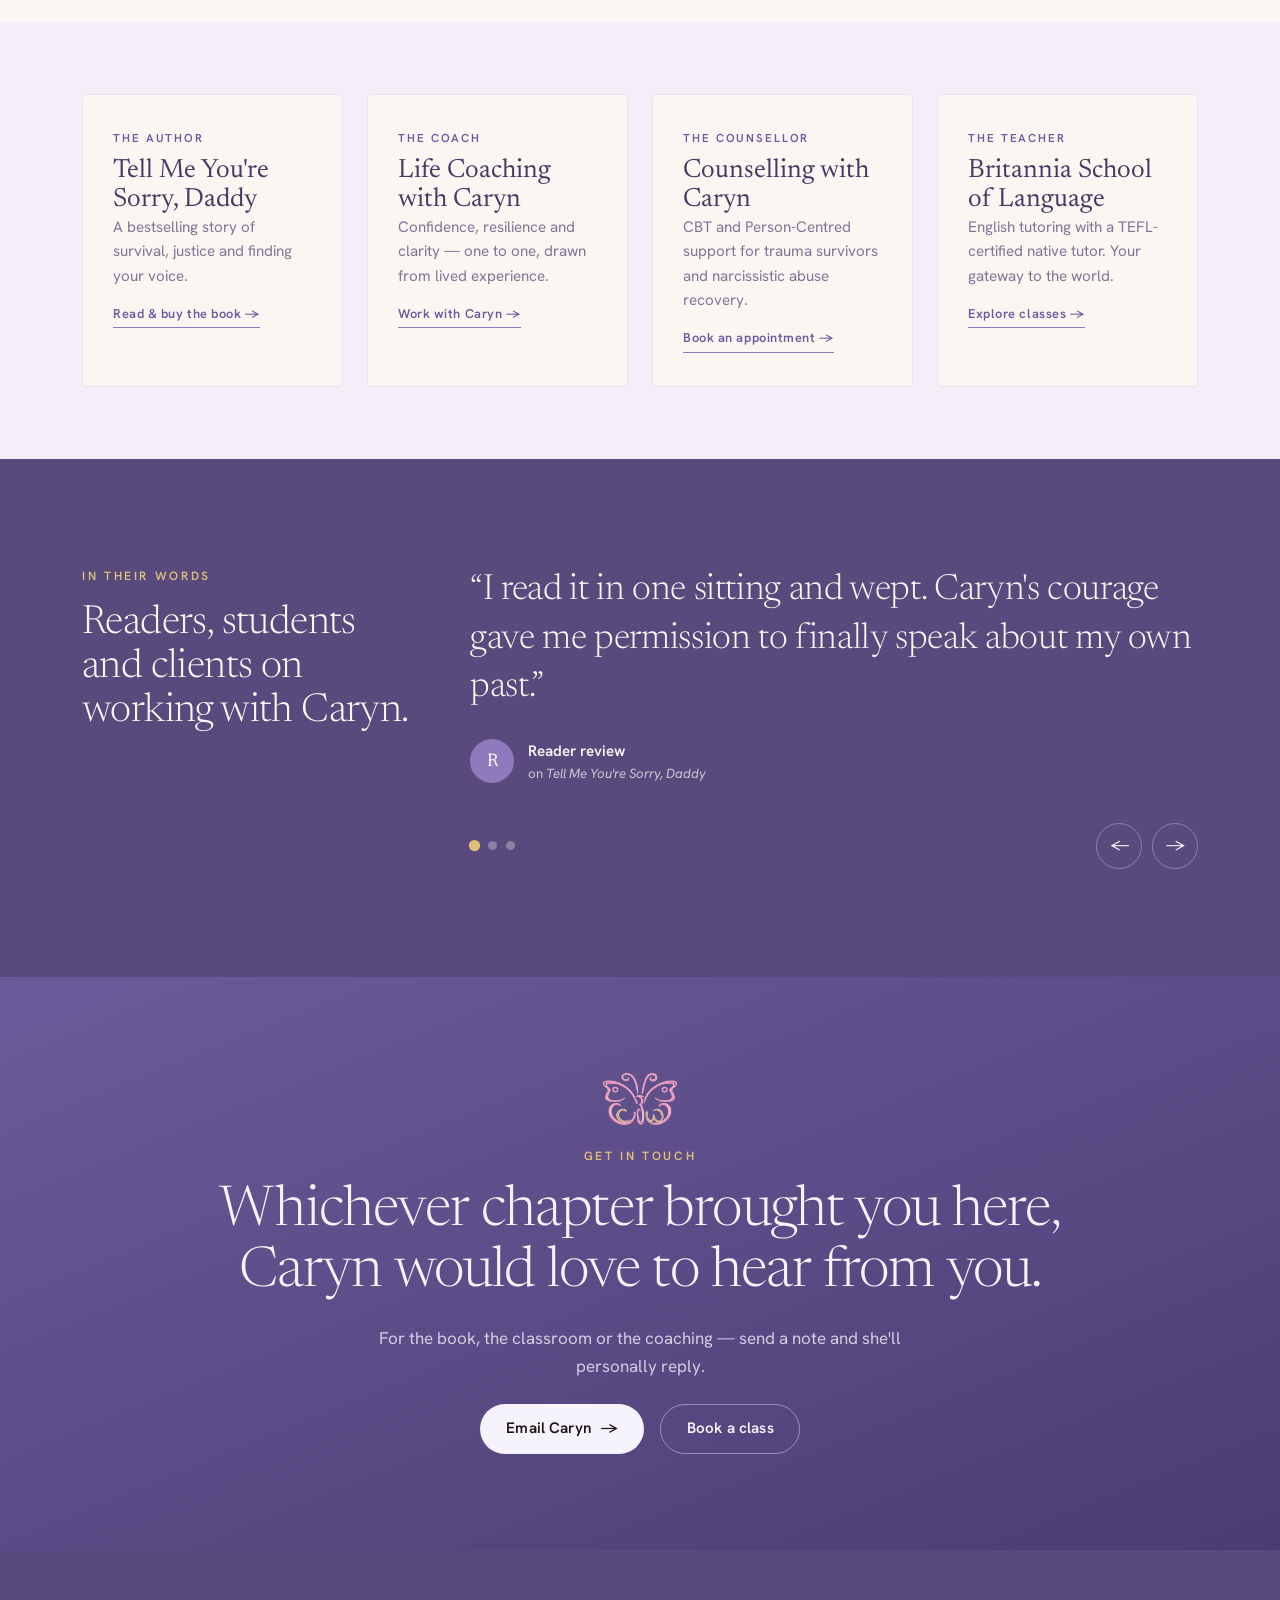
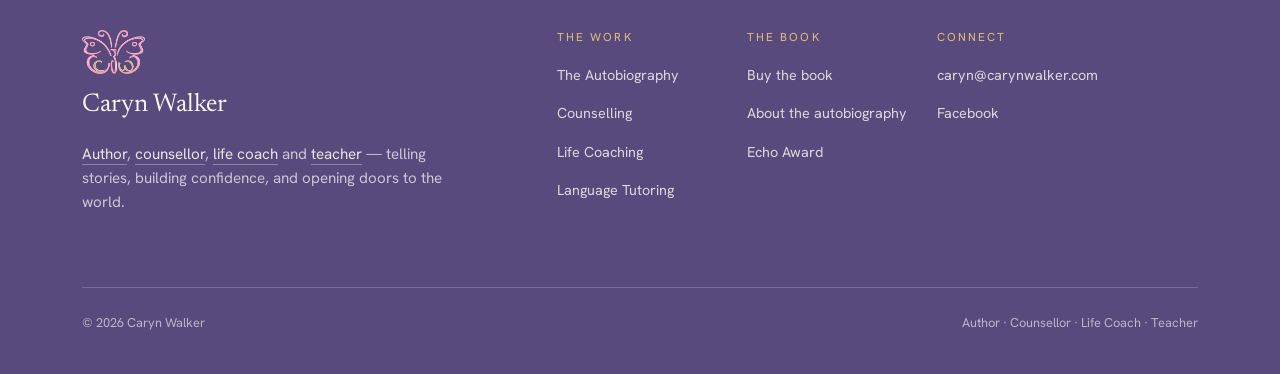
==== commit 5b71e8ec: "Update header structure in index.html" ====
--- a/index.html
+++ b/index.html
@@ -1,8 +1,10 @@
 <!DOCTYPE html>
 <html lang="en">
 <head>
+  <meta name="google-site-verification" content="V05CukFjIS9qyouxIbN4AzILINdHv7C33U_1fht4lvU" />
 <meta charset="utf-8">
 <meta name="viewport" content="width=device-width, initial-scale=1.0">
+<link rel="icon" type="image/png" href="images/favicon.png">
 <title>Caryn Walker — Author · Counsellor · Life Coach · Teacher</title>
 <meta name="description" content="Caryn Walker — Sunday Times best-selling author of 'Tell Me You're Sorry, Daddy', qualified life coach, and founder of Britannia School of Language.">
 <link rel="preconnect" href="https://fonts.googleapis.com">
@@ -84,8 +86,8 @@
 
 <!-- ============ TRIPTYCH HERO ============ -->
 <header>
-  <div class="tri-band">
-    <div class="container py-4">
+  <h1 class="visually-hidden">Caryn Walker — Author, Life Coach, Counsellor &amp; Language Tutor</h1>
+  <div class="tri-band">py-4">
       <div class="d-flex flex-wrap align-items-center justify-content-between gap-3">
         <div class="d-flex align-items-center gap-3">
           <img class="pp" src="images/caryn-portrait.png" alt="Caryn Walker">
--- a/css/style.css
+++ b/css/style.css
@@ -282,6 +282,12 @@
   .feat-grid.cols-3{ grid-template-columns:repeat(2,1fr); }
   .section{ padding:4.5rem 0; }
 }
+/* .row.g-5 lives straight inside .container; its -1.5rem side margin overflows
+   the container's .75rem padding below xl, causing horizontal scroll on mobile.
+   Cap the horizontal gutter (keep the vertical one for stacked spacing). */
+@media (max-width:1199.98px){
+  .row.g-5{ --bs-gutter-x:1.5rem; }
+}
 @media (max-width:639.98px){
   .feat-grid, .feat-grid.cols-3{ grid-template-columns:1fr; }
 }
